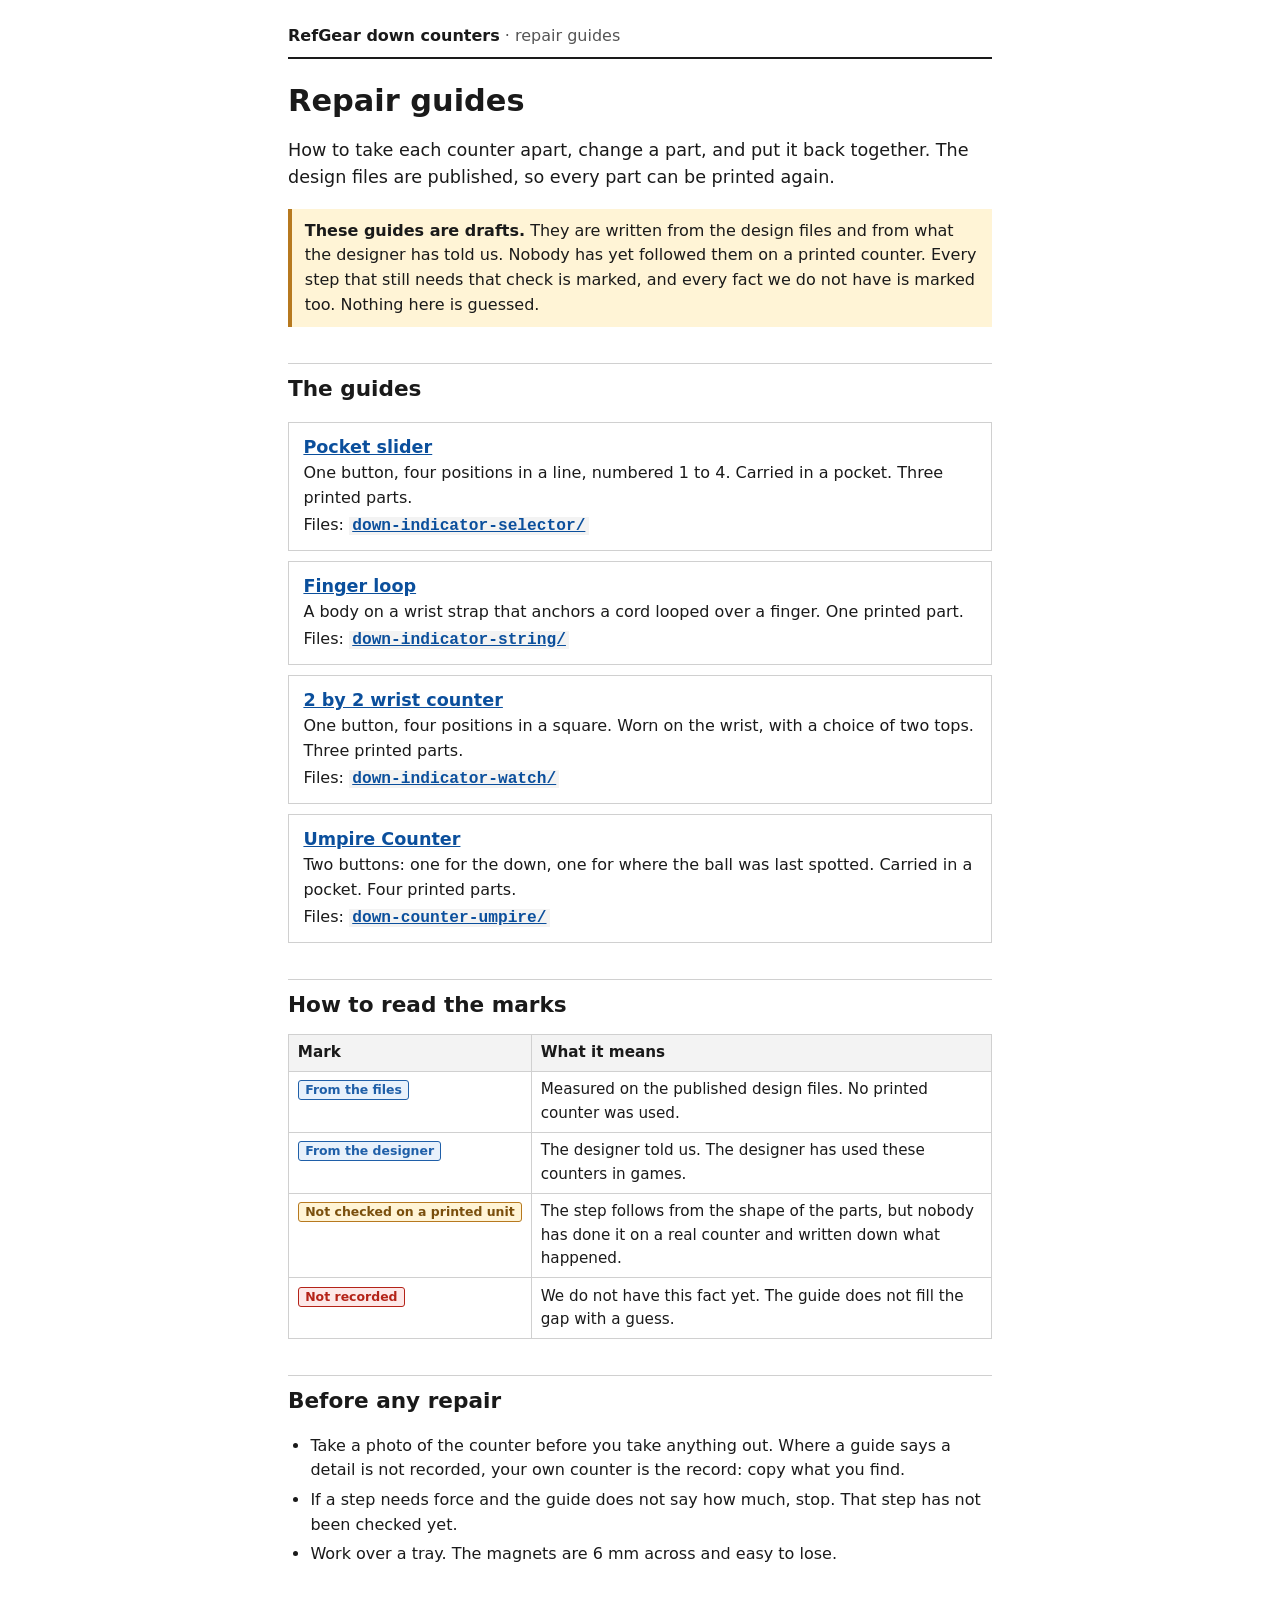
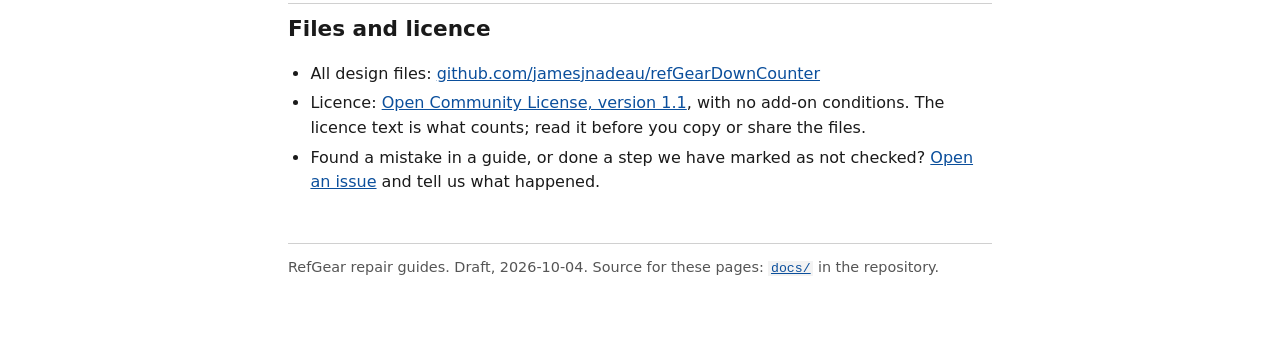
==== docs/index.html @ 85162e9b "docs: add a repair guide site for the four counters, for GitHub Pages A static site in docs/: a fron" ====
<!doctype html>
<html lang="en">
<head>
<meta charset="utf-8">
<meta name="viewport" content="width=device-width, initial-scale=1">
<title>RefGear down counters: repair guides</title>
<link rel="stylesheet" href="style.css">
</head>
<body>
<header class="site"><a href="index.html">RefGear down counters</a> <span>· repair guides</span></header>

<h1>Repair guides</h1>
<p class="lede">How to take each counter apart, change a part, and put it back together. The design files are published, so every part can be printed again.</p>

<div class="note">
<strong>These guides are drafts.</strong> They are written from the design files and from what the designer has told us. Nobody has yet followed them on a printed counter. Every step that still needs that check is marked, and every fact we do not have is marked too. Nothing here is guessed.
</div>

<h2 id="guides">The guides</h2>
<ul class="guides">
<li><a href="slider.html">Pocket slider</a><br>
One button, four positions in a line, numbered 1 to 4. Carried in a pocket. Three printed parts.<br>
Files: <a href="https://github.com/jamesjnadeau/refGearDownCounter/tree/main/down-indicator-selector"><code>down-indicator-selector/</code></a></li>
<li><a href="finger-loop.html">Finger loop</a><br>
A body on a wrist strap that anchors a cord looped over a finger. One printed part.<br>
Files: <a href="https://github.com/jamesjnadeau/refGearDownCounter/tree/main/down-indicator-string"><code>down-indicator-string/</code></a></li>
<li><a href="wrist-2x2.html">2 by 2 wrist counter</a><br>
One button, four positions in a square. Worn on the wrist, with a choice of two tops. Three printed parts.<br>
Files: <a href="https://github.com/jamesjnadeau/refGearDownCounter/tree/main/down-indicator-watch"><code>down-indicator-watch/</code></a></li>
<li><a href="umpire-counter.html">Umpire Counter</a><br>
Two buttons: one for the down, one for where the ball was last spotted. Carried in a pocket. Four printed parts.<br>
Files: <a href="https://github.com/jamesjnadeau/refGearDownCounter/tree/main/down-counter-umpire"><code>down-counter-umpire/</code></a></li>
</ul>

<h2 id="marks">How to read the marks</h2>
<table>
<tr><th>Mark</th><th>What it means</th></tr>
<tr><td><span class="tag files">From the files</span></td><td>Measured on the published design files. No printed counter was used.</td></tr>
<tr><td><span class="tag designer">From the designer</span></td><td>The designer told us. The designer has used these counters in games.</td></tr>
<tr><td><span class="tag unchecked">Not checked on a printed unit</span></td><td>The step follows from the shape of the parts, but nobody has done it on a real counter and written down what happened.</td></tr>
<tr><td><span class="tag unknown">Not recorded</span></td><td>We do not have this fact yet. The guide does not fill the gap with a guess.</td></tr>
</table>

<h2 id="first">Before any repair</h2>
<ul>
<li>Take a photo of the counter before you take anything out. Where a guide says a detail is not recorded, your own counter is the record: copy what you find.</li>
<li>If a step needs force and the guide does not say how much, stop. That step has not been checked yet.</li>
<li>Work over a tray. The magnets are 6 mm across and easy to lose.</li>
</ul>

<h2 id="files">Files and licence</h2>
<ul>
<li>All design files: <a href="https://github.com/jamesjnadeau/refGearDownCounter">github.com/jamesjnadeau/refGearDownCounter</a></li>
<li>Licence: <a href="https://github.com/jamesjnadeau/refGearDownCounter/blob/main/LICENSE">Open Community License, version 1.1</a>, with no add-on conditions. The licence text is what counts; read it before you copy or share the files.</li>
<li>Found a mistake in a guide, or done a step we have marked as not checked? <a href="https://github.com/jamesjnadeau/refGearDownCounter/issues">Open an issue</a> and tell us what happened.</li>
</ul>

<footer>RefGear repair guides. Draft, 2026-10-04. Source for these pages: <a href="https://github.com/jamesjnadeau/refGearDownCounter/tree/main/docs"><code>docs/</code></a> in the repository.</footer>
</body>
</html>
---- docs/style.css ----
/* Repair guides. Plain on purpose: no scripts, no fonts to fetch, prints cleanly. */
:root {
  --ink: #1a1a1a;
  --muted: #555;
  --line: #d0d0d0;
  --paper: #fff;
  --warn-bg: #fff4d6;
  --warn-line: #b7791f;
  --gap-bg: #fde8e8;
  --gap-line: #b42318;
  --ok-bg: #e8f1fb;
  --ok-line: #1f5fa8;
}
* { box-sizing: border-box; }
body {
  margin: 0 auto;
  padding: 1.5rem 1rem 4rem;
  max-width: 46rem;
  font: 1rem/1.55 system-ui, -apple-system, "Segoe UI", Roboto, sans-serif;
  color: var(--ink);
  background: var(--paper);
}
header.site { border-bottom: 2px solid var(--ink); margin-bottom: 1.5rem; padding-bottom: .5rem; }
header.site a { color: inherit; text-decoration: none; font-weight: 700; }
header.site span { color: var(--muted); }
h1 { font-size: 1.9rem; line-height: 1.2; margin: 0 0 .5rem; }
h2 { font-size: 1.35rem; margin: 2.25rem 0 .5rem; padding-top: .5rem; border-top: 1px solid var(--line); }
h3 { font-size: 1.08rem; margin: 1.5rem 0 .25rem; }
a { color: #0b4f9c; }
table { border-collapse: collapse; width: 100%; margin: .75rem 0; font-size: .95rem; }
th, td { border: 1px solid var(--line); padding: .4rem .55rem; text-align: left; vertical-align: top; }
th { background: #f3f3f3; }
ol, ul { padding-left: 1.4rem; }
li { margin: .3rem 0; }
code { font-size: .92em; background: #f3f3f3; padding: 0 .2em; }
nav.contents ul { list-style: none; padding: 0; display: flex; flex-wrap: wrap; gap: .25rem 1rem; }
.lede { font-size: 1.1rem; }
.note { border-left: 4px solid var(--warn-line); background: var(--warn-bg); padding: .6rem .8rem; margin: 1rem 0; }
.stop { border-left: 4px solid var(--gap-line); background: var(--gap-bg); padding: .6rem .8rem; margin: 1rem 0; }
.tag { display: inline-block; font-size: .78rem; font-weight: 600; line-height: 1.3; padding: .05rem .4rem; border: 1px solid; border-radius: 3px; white-space: nowrap; }
.tag.files { background: var(--ok-bg); border-color: var(--ok-line); color: var(--ok-line); }
.tag.designer { background: var(--ok-bg); border-color: var(--ok-line); color: var(--ok-line); }
.tag.unchecked { background: var(--warn-bg); border-color: var(--warn-line); color: #7a4f0d; }
.tag.unknown { background: var(--gap-bg); border-color: var(--gap-line); color: var(--gap-line); }
ul.guides { list-style: none; padding: 0; }
ul.guides li { border: 1px solid var(--line); padding: .7rem .9rem; margin: .6rem 0; }
ul.guides a { font-weight: 700; font-size: 1.1rem; }
footer { margin-top: 3rem; padding-top: .75rem; border-top: 1px solid var(--line); color: var(--muted); font-size: .9rem; }
@media print {
  body { max-width: none; padding: 0; }
  a { color: inherit; }
  nav.contents { display: none; }
}
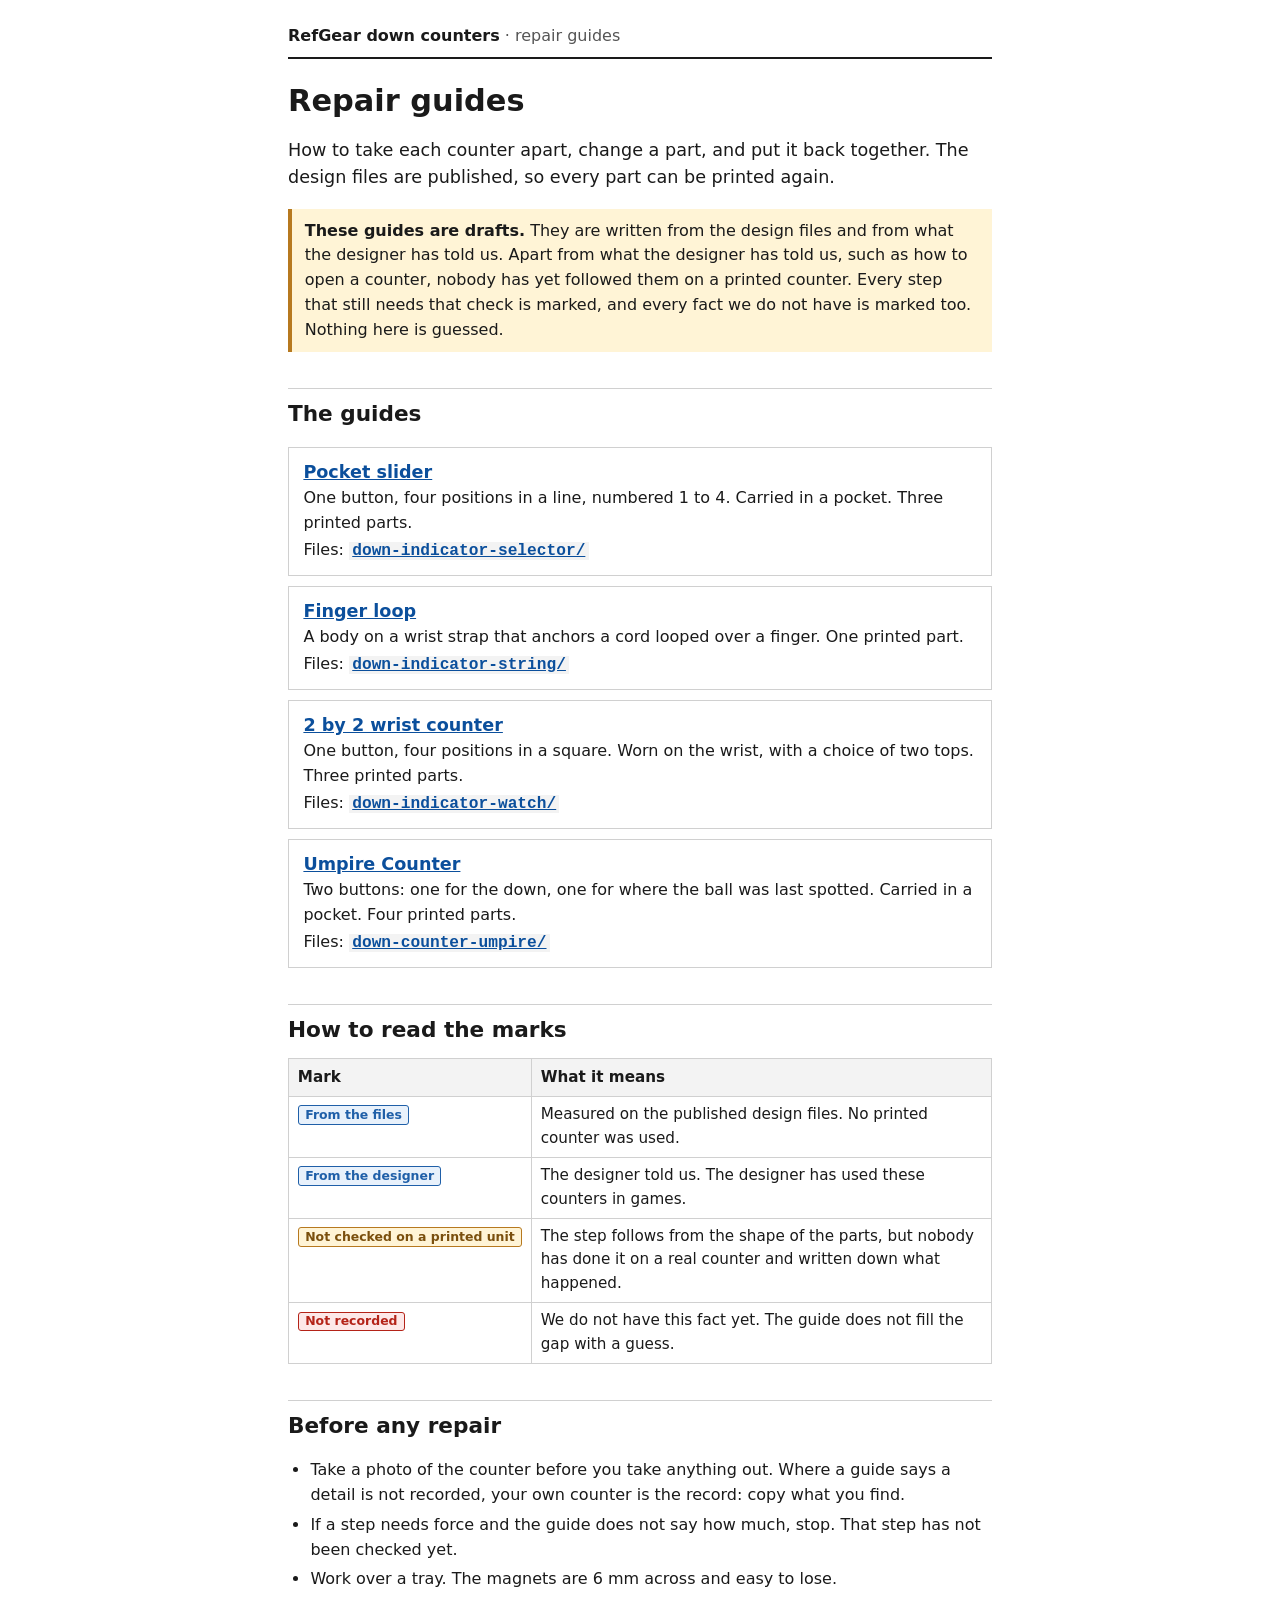
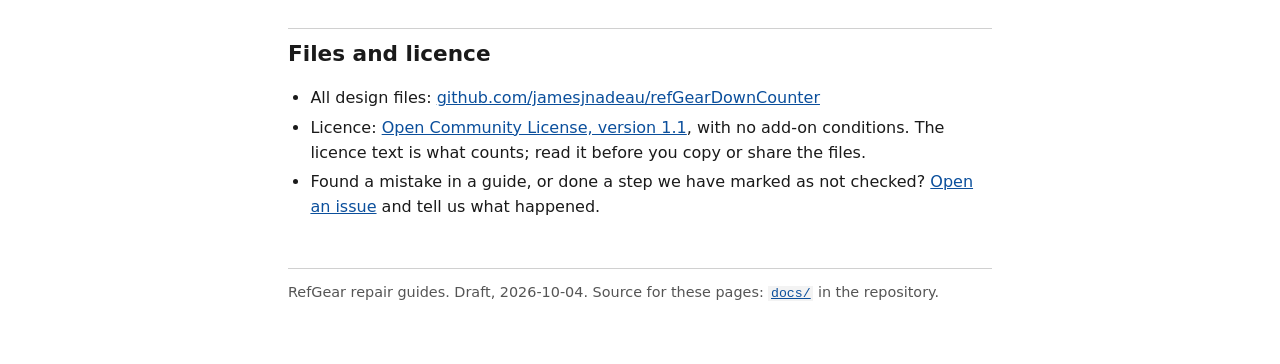
==== commit b9aeca87: "docs: record how the press-fit counters open, as the owner described it The owner said on 2026-10-04" ====
--- a/docs/index.html
+++ b/docs/index.html
@@ -13,7 +13,7 @@
 <p class="lede">How to take each counter apart, change a part, and put it back together. The design files are published, so every part can be printed again.</p>
 
 <div class="note">
-<strong>These guides are drafts.</strong> They are written from the design files and from what the designer has told us. Nobody has yet followed them on a printed counter. Every step that still needs that check is marked, and every fact we do not have is marked too. Nothing here is guessed.
+<strong>These guides are drafts.</strong> They are written from the design files and from what the designer has told us. Apart from what the designer has told us, such as how to open a counter, nobody has yet followed them on a printed counter. Every step that still needs that check is marked, and every fact we do not have is marked too. Nothing here is guessed.
 </div>
 
 <h2 id="guides">The guides</h2>
